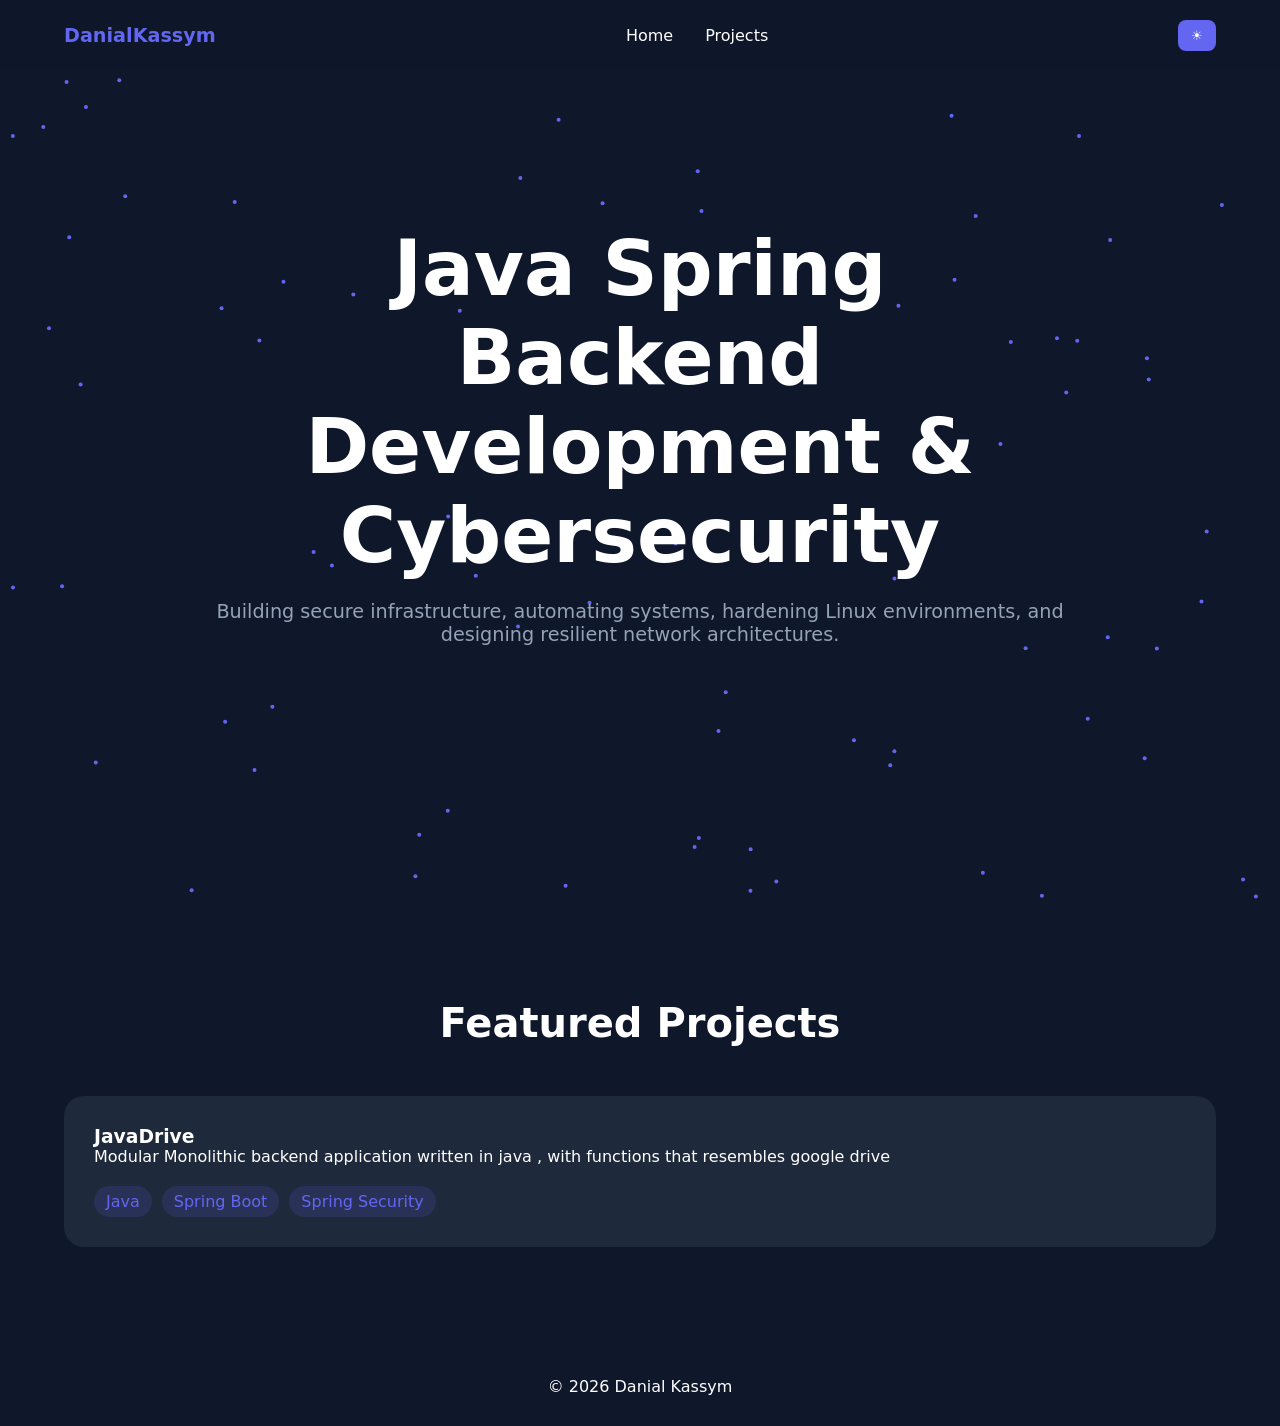
==== Index.html @ cf684031 "first commit" ====
<!DOCTYPE html>
<html lang="en">
<head>
<meta charset="UTF-8">
<meta name="viewport" content="width=device-width,initial-scale=1">
<title>Danial Kassym | Java Backend Developer </title>
<link rel="stylesheet" href="./style.css">
</head>
<body>

<header>
    <nav class="navbar">
        <div class="logo">DanialKassym</div>

        <ul>
            <li><a href="#hero">Home</a></li>
            <li><a href="#projects">Projects</a></li>
        </ul>

        <button id="themeToggle">☀</button>
    </nav>
</header>

<section id="hero">
    <canvas id="canvas"></canvas>

    <div class="hero-content">
        <h1>Java Spring Backend Development & Cybersecurity</h1>

        <p>
            Building secure infrastructure, automating systems,
            hardening Linux environments, and designing resilient
            network architectures.
        </p>

    </div>
</section>

<section id="projects">

    <h2>Featured Projects</h2>

    <div class="grid">

        <article class="card">
            <h3>JavaDrive</h3>

            <p>
                Modular Monolithic backend application written in java 
                , with functions that resembles google drive
            </p>

            <div class="tags">
                <span>Java</span>
                <span>Spring Boot</span>
                <span>Spring Security</span>
            </div>
        </article>

    </div>

</section>


<footer>
    © 2026 Danial Kassym
</footer>

<script src="./script.js"></script>

</body>
</html>
---- style.css ----
:root{
    --bg:#0f172a;
    --card:#1e293b;
    --accent:#6366f1;
    --text:#ffffff;
}

.light{
    --bg:#f8fafc;
    --card:#ffffff;
    --accent:#4f46e5;
    --text:#111827;
}

*{
    margin:0;
    padding:0;
    box-sizing:border-box;
}

html{
    scroll-behavior:smooth;
}

body{
    font-family:system-ui,sans-serif;
    background:var(--bg);
    color:var(--text);
    transition:.3s;
}

.navbar{
    position:fixed;
    top:0;
    width:100%;
    height:70px;
    display:flex;
    justify-content:space-between;
    align-items:center;
    padding:0 5%;
    background:rgba(15,23,42,.95);
    backdrop-filter:blur(10px);
    z-index:100;
}

.logo{
    color:var(--accent);
    font-weight:700;
    font-size:1.2rem;
}

.navbar ul{
    display:flex;
    gap:2rem;
    list-style:none;
}

.navbar a{
    color:white;
    text-decoration:none;
}

#themeToggle{
    background:var(--accent);
    border:none;
    color:white;
    padding:.5rem .8rem;
    border-radius:8px;
    cursor:pointer;
}

#hero{
    height:100vh;
    position:relative;
    display:flex;
    justify-content:center;
    align-items:center;
    text-align:center;
}

.hero-content{
    max-width:900px;
    z-index:2;
    padding:20px;
}

.hero-content h1{
    font-size:clamp(2.5rem,6vw,5rem);
    margin-bottom:20px;
}

.hero-content p{
    color:#94a3b8;
    font-size:1.2rem;
    margin-bottom:30px;
}

.btn{
    display:inline-block;
    background:var(--accent);
    color:white;
    text-decoration:none;
    padding:15px 30px;
    border-radius:12px;
}

#canvas{
    position:absolute;
    inset:0;
}

section{
    padding:100px 5%;
}

h2{
    text-align:center;
    margin-bottom:50px;
    font-size:2.5rem;
}

.grid{
    display:grid;
    grid-template-columns:repeat(auto-fit,minmax(280px,1fr));
    gap:30px;
}

.card{
    background:var(--card);
    padding:30px;
    border-radius:20px;
    transition:.3s;
}

.card:hover{
    transform:translateY(-5px);
}

.tags{
    display:flex;
    flex-wrap:wrap;
    gap:10px;
    margin-top:20px;
}

.tags span{
    background:rgba(99,102,241,.15);
    color:var(--accent);
    padding:6px 12px;
    border-radius:20px;
}

input,
textarea{
    width:100%;
    padding:15px;
    margin-bottom:15px;
    border:none;
    border-radius:12px;
}

footer{
    text-align:center;
    padding:30px;
}

@media(max-width:768px){

.navbar ul{
    display:none;
}

}
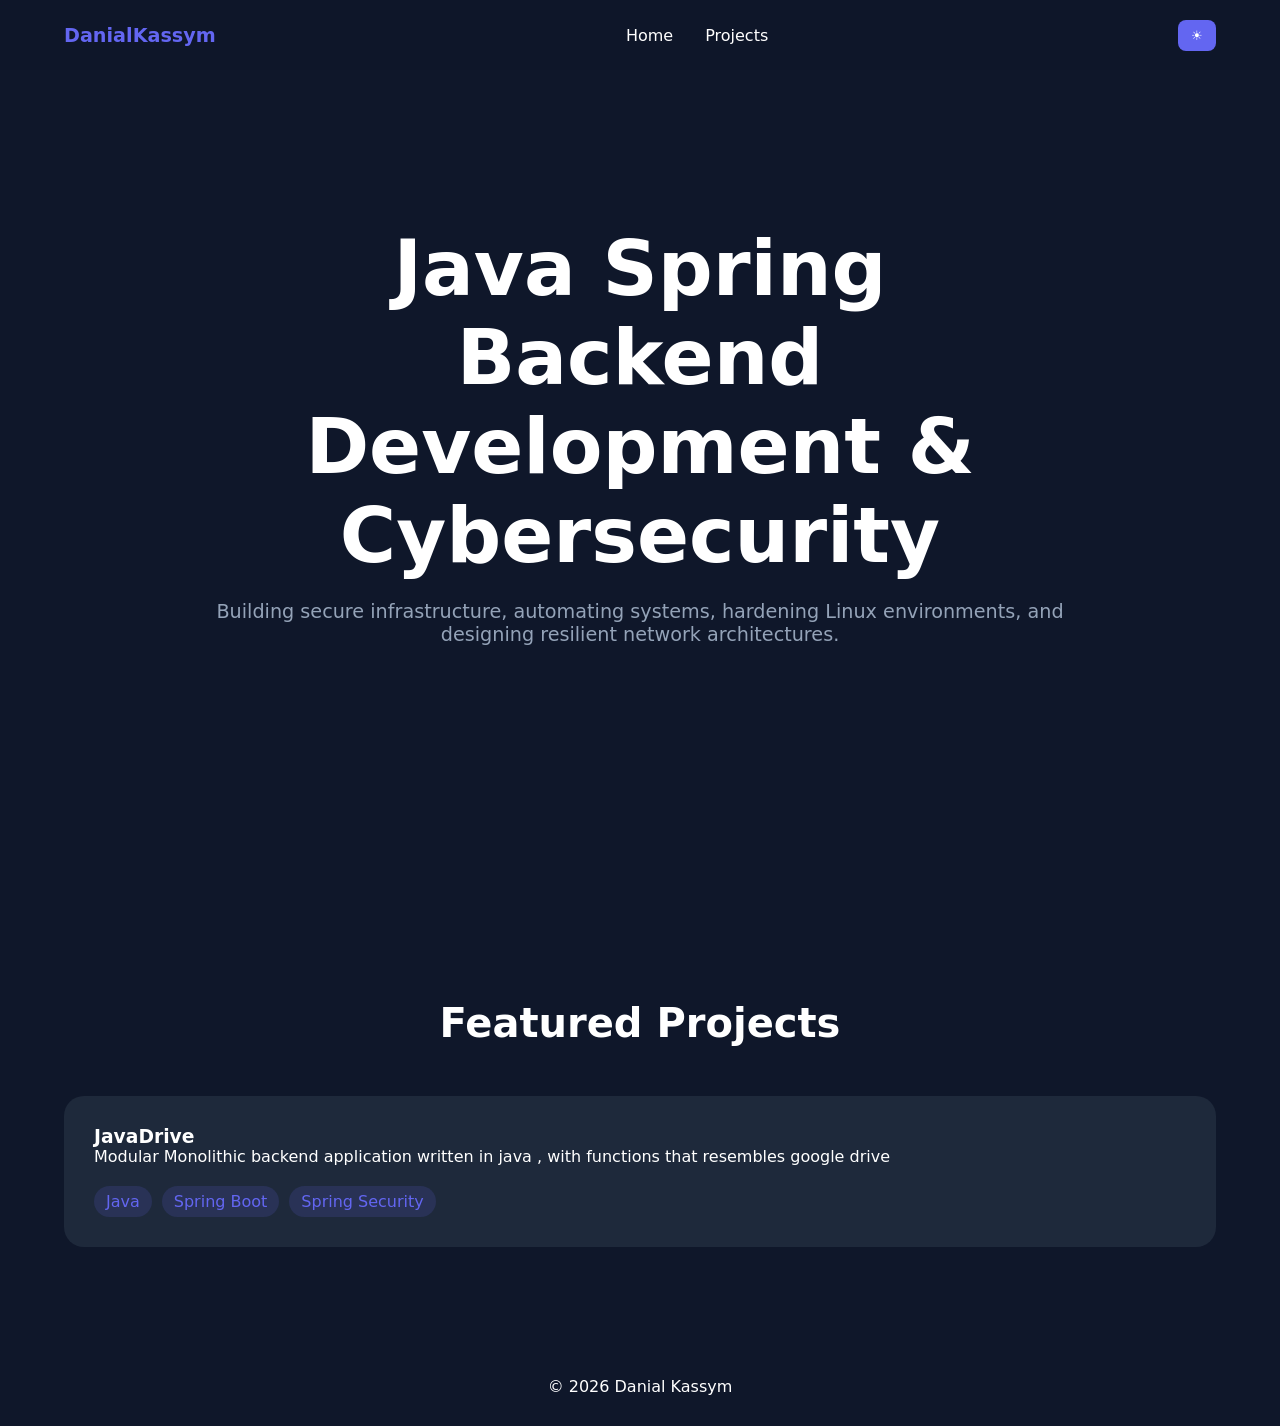
==== commit c7dde500: "fix" ====
--- a/Index.html
+++ b/Index.html
@@ -4,7 +4,8 @@
 <meta charset="UTF-8">
 <meta name="viewport" content="width=device-width,initial-scale=1">
 <title>Danial Kassym | Java Backend Developer </title>
-<link rel="stylesheet" href="./style.css">
+<link rel="stylesheet" href="style.css">
+<base href="/danialkassym.github.io/">
 </head>
 <body>
 
@@ -66,7 +67,7 @@
     © 2026 Danial Kassym
 </footer>
 
-<script src="./script.js"></script>
+<script src="script.js"></script>
 
 </body>
 </html>
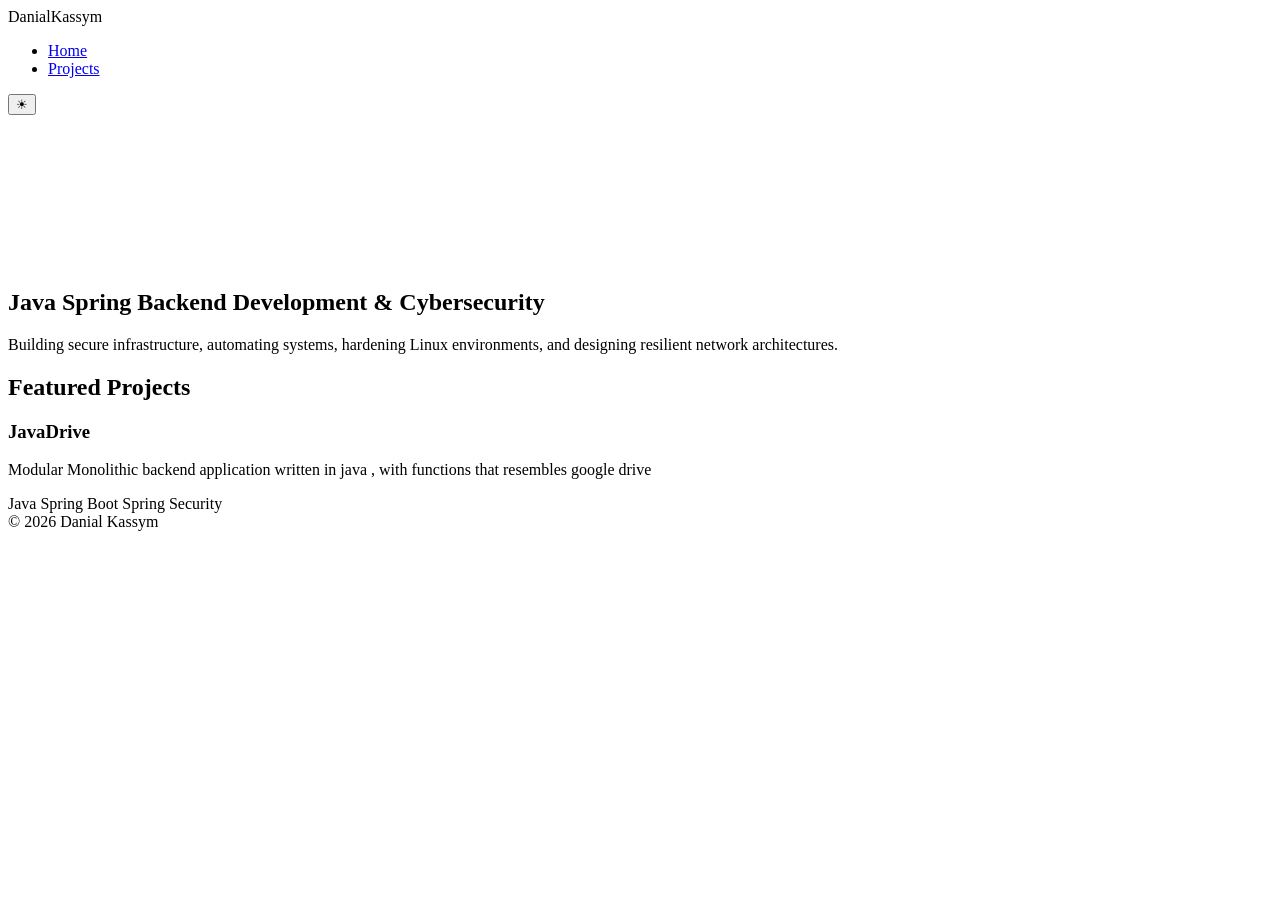
==== commit cfb72b4c: "temporary changes" ====
--- a/Index.html
+++ b/Index.html
@@ -4,7 +4,6 @@
 <meta charset="UTF-8">
 <meta name="viewport" content="width=device-width,initial-scale=1">
 <title>Danial Kassym | Java Backend Developer </title>
-<link rel="stylesheet" href="style.css">
 <base href="/danialkassym.github.io/">
 </head>
 <body>
@@ -67,7 +66,6 @@
     © 2026 Danial Kassym
 </footer>
 
-<script src="script.js"></script>
 
 </body>
 </html>
